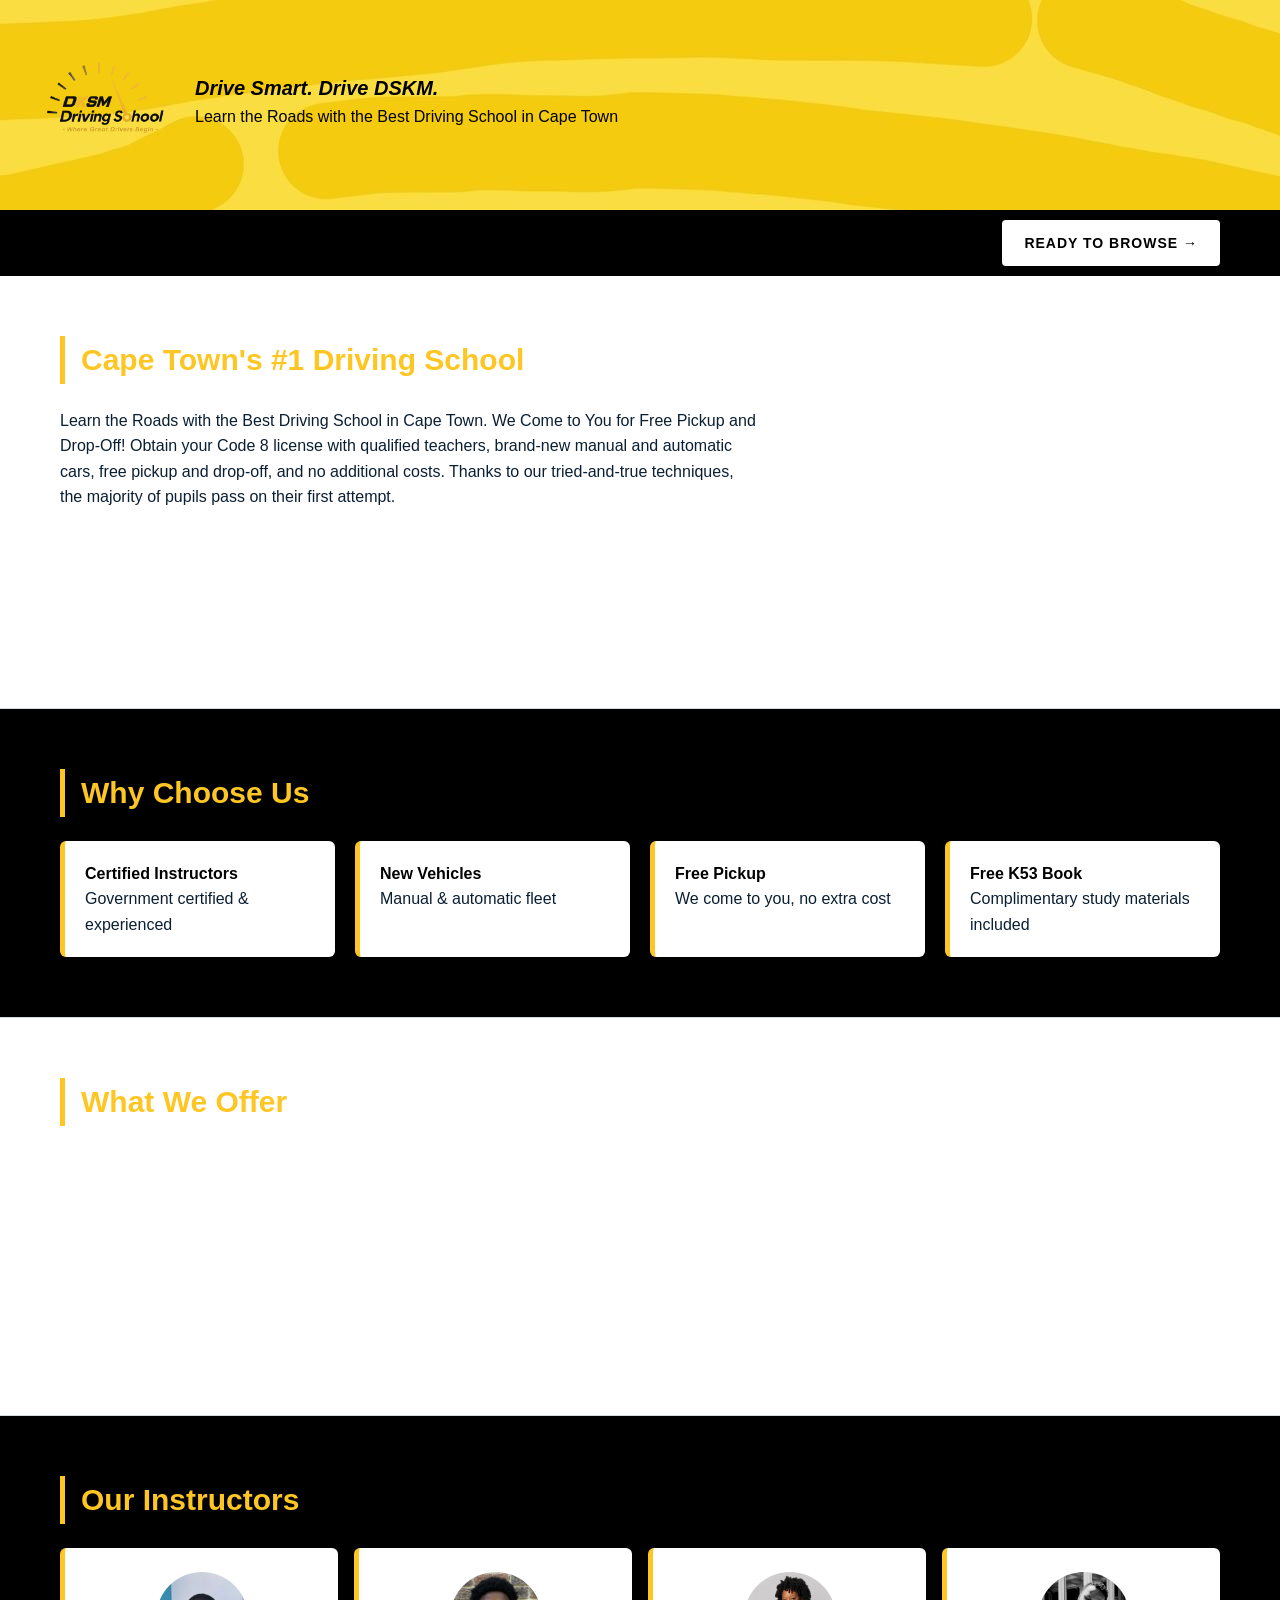
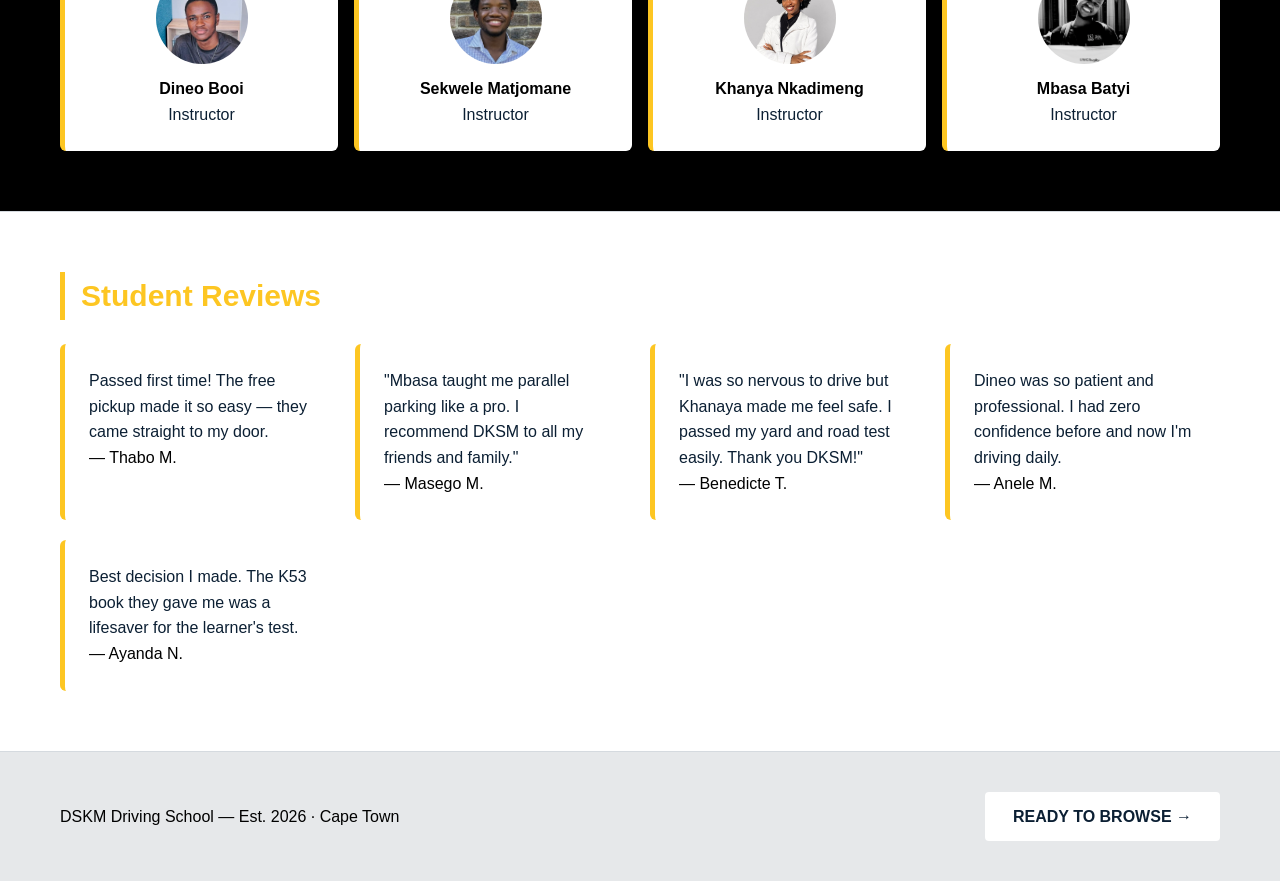
==== customers/index.html @ 2c61fcf3 "fixed the code structure for administration" ====
<!DOCTYPE html>
<html lang="en">
  <head>
      <meta charset="UTF-8">
      <meta name="viewport" content="width=device-width, initial-scale=1.0">
      <title>DSKM Driving School</title>
      <link rel="stylesheet" href="../incl/style/customers/index.css">
      <link rel="icon" type="image/x-icon" href="../incl/images/logo2.png">
  </head>
  <body>

    <header class="header">
        <img src="../incl/images/logo.png" alt="DSKM Logo">
        <div class="header-text">
            <p>Drive Smart. Drive DSKM.</p>
            <p>Learn the Roads with the Best Driving School in Cape Town</p>
            <p id="datetime"></p>
        </div>
    </header>
    <script src="../incl/Js/time.js"></script>
<!-- nav -->
    <nav>
        <a href="/DSKMDrivingSchool/administration/login.php">Ready to Browse → </a>
    </nav>

<!-- about us -->
    <section>
          <h2>Cape Town's #1 Driving School</h2>

          <p>
              Learn the Roads with the Best Driving School in Cape Town. We Come to You for Free 
              Pickup and Drop-Off! Obtain your Code 8 license with qualified teachers, brand-new 
              manual and automatic cars, free pickup and drop-off, and no additional costs.
              Thanks to our tried-and-true techniques, the majority of pupils pass on their first attempt.
          </p>
          <ul>
              <li><strong>1250+</strong> Happy Students</li>
              <li><strong>95%</strong> Pass Rate</li>
              <li><strong>5.0</strong> Google Rating</li>
          </ul>
    </section>

<!-- Selling ourselves -->
    <section>
          <h2>Why Choose Us</h2>

          <ul class="why-list">
            <li>
              <strong>Certified Instructors</strong>
              <p>Government certified & experienced</p>
            </li>

            <li class="fleet-item">
                <strong>New Vehicles</strong>
                <p>Manual & automatic fleet</p>
            </li>

            <li>
              <strong>Free Pickup</strong>
              <p>We come to you, no extra cost</p>
            </li>

            <li>
              <strong>Free K53 Book</strong>
              <p>Complimentary study materials included</p>
            </li>

          </ul>
    </section>

<!-- what we offer -->
    <section>
          <h2>What We Offer</h2>

          <ol>
              <li>
                <h3>Learner's Prep</h3>
                <p>Everything you need to ace the K53 learner's licence test.</p>
              </li>

              <li>
                <h3>Yard Test</h3>
                <p>Master parking, turns, and manoeuvres in a controlled space.</p>
              </li>

              <li>
                <h3>Road Test</h3>
                <p>Real-road readiness with qualified examiners — pass first time.</p>
              </li>
          </ol>
    </section>
<!-- instructors -->
    <section>
      <h2>Our Instructors</h2>

      <ul class="instructor-list">

        <li>
          <div class="instructor-initial">
            <img src="../incl/images/dineo.jpg" alt="Khanya Nkadimeng">
          </div>
          <strong>Dineo Booi</strong>
          <p>Instructor</p>
        </li>
        

        <li>
          <div class="instructor-initial">
            <img src="../incl/images/itu.png" alt="Khanya Nkadimeng">
          </div>
          <strong>Sekwele Matjomane</strong>
          <p>Instructor</p>
        </li>

        <li>
          <div class="instructor-initial">
            <img src="../incl/images/khanya.jpg" alt="Khanya Nkadimeng">
          </div>
          <strong>Khanya Nkadimeng</strong>
          <p>Instructor</p>
        </li>

        <li>
          <div class="instructor-initial">
            <img src="../incl/images/mbasa.png" alt="Mbasa Batyi">
          </div>

          <strong>Mbasa Batyi</strong>
          <p>Instructor</p>
        </li>

      </ul>
    </section>
<!-- student reviews -->
    <section>
          <h2>Student Reviews</h2>

          <div class="reviews-grid">
            <blockquote>
              <p>
                Passed first time!
                The free pickup made it so easy —
                they came straight to my door.
              </p>
              <footer>— Thabo M.</footer>
            </blockquote>

            <blockquote>
              <p>
                "Mbasa taught me parallel parking like a pro. I recommend DKSM to all my friends and family."
              </p>
              <footer>— Masego M.</footer>
            </blockquote>

            <blockquote>
              <p>
                "I was so nervous to drive but Khanaya made 
                me feel safe. I passed my yard and road test 
                easily. Thank you DKSM!"
              </p>
              <footer>— Benedicte T.</footer>
            </blockquote>

            <blockquote>
              <p>
                Dineo was so patient and professional.
                I had zero confidence before and now I'm driving daily.
              </p>
              <footer>— Anele M.</footer>
            </blockquote>

            <blockquote>
              <p>
                Best decision I made.
                The K53 book they gave me was a lifesaver for the learner's test.
              </p>
              <footer>— Ayanda N.</footer>
            </blockquote>
          </div>
    </section>

<!-- footer -->
      <div class="footer-container">
        <footer class="custom-footer">

          <p>DSKM Driving School — Est. 2026 · Cape Town</p>

          <a href="customerLogin.php">
            READY TO BROWSE →
          </a>

        </footer>
      </div>
  </body>
</html>
---- incl/style/customers/index.css ----
* {
  margin: 0;
  padding: 0;
  box-sizing: border-box;
}

body {
  font-family: Arial, Helvetica, sans-serif;
  background-color: #E6E8EA;
  color: BLACK;
  line-height: 1.6;
}

/* HEADER */
.header {
    display: flex;
    align-items: center;
    gap: 20px;
    background: url(../../images/bg4.JPG);
    padding: 35px;
}

.header img {
    width: 140px; 
    height: auto;
}

.header-text {
    display: flex;
    flex-direction: column;
}

header p:first-of-type {
  font-size: 20px;
  font-style: italic;
  font-weight: bold;
}

#datetime {
  margin-top: 8px;
  font-size: 14px;
  opacity: 0.9;
}

/* NAVIGATION */
nav {
  background-color: #000000;
  padding: 20px 60px;
  text-align: right;
}

nav a {
  background-color: #ffffff;
  color: black;
  text-decoration: none;
  font-weight: bold;
  font-size: 14px;
  letter-spacing: 1px;
  text-transform: uppercase;
  padding: 15px 22px;
  border-radius: 4px;
}

nav a:hover {
  background-color: rgb(253, 231, 34);
  color: #0B1F33;
}

/* SECTIONS */
section {
  padding: 60px;
  border-bottom: 1px solid #D5DADF;
}

section:nth-child(odd) {
  background-color: black;
}

section:nth-child(even) {
  background-color: white;
}

section h2 {
  font-size: 30px;
  color: rgb(253, 198, 34);

  border-left: 5px solid rgb(253, 198, 34);
  padding-left: 16px;
  margin-bottom: 24px;
}

section p {
  font-size: 16px;
  color: #0B1F33;
  max-width: 700px;
}

/* STATS */
section > ul:not(.why-list):not(.instructor-list) {
  list-style: none;
  display: flex;
  gap: 24px;
  flex-wrap: wrap;
  margin-top: 24px;
}

section > ul:not(.why-list):not(.instructor-list) li {
  background: url("../../images/bg4.jpg");
  background-size: cover;
  background-position: center;
  background-repeat: no-repeat;
  color: #ffffff;
  padding: 20px 30px;
  min-width: 150px;
  text-align: center;
  border-radius: 6px;
}

section > ul:not(.why-list):not(.instructor-list) strong {
  display: block;
  font-size: 30px;
  color: #ffffff;
}

/* WHY CHOOSE US */
.why-list {
  list-style: none;
  display: grid;
  grid-template-columns: repeat(auto-fit, minmax(200px, 1fr));
  gap: 20px;
  margin-top: 24px;
}

.why-list li {
  background-color: #ffffff;
  border-left: 5px solid rgb(253, 198, 34);
  padding: 20px;
  border-radius: 6px;
}

/* SERVICES */
section ol {
  list-style: none;
  display: grid;
  grid-template-columns: repeat(auto-fit, minmax(220px, 1fr));
  gap: 20px;
  margin-top: 24px;
}

section ol li {
  background:url("../../images/bg4.jpg");
  background-size: cover;
  background-position: center;
  background-repeat: no-repeat;
  color: #ffffff;
  padding: 28px 24px;
  border-radius: 6px;
  counter-increment: service-counter;
}

section ol li p {
  color: #ffffff;
}

section ol li::before {
  content: "0" counter(service-counter);
  display: block;
  font-size: 36px;
  color: #ffffff;
  margin-bottom: 10px;
}

/* INSTRUCTORS */

.instructor-list {
  list-style: none;
  display: grid;
  grid-template-columns: repeat(auto-fit, minmax(150px, 1fr));
  gap: 16px;
  margin-top: 24px;
}

.instructor-list li {
  background-color: #ffffff;
  padding: 24px 16px;
  text-align: center;
  border-radius: 6px;
}

.instructor-list li{
  border-left: 5px solid rgb(253, 198, 34);
}

.instructor-initial {
  width: 92px;
  height: 92px;
  border-radius: 50%;
  overflow: hidden;  
  margin: 0 auto 12px;
}

.instructor-initial img {
  width: 100%;
  height: 100%;
  object-fit: cover; 
  display: block;
}

/* REVIEWS */
.reviews-grid {
  display: grid;
  grid-template-columns: repeat(auto-fit, minmax(220px, 1fr));
  gap: 20px;
  margin-top: 24px;
}

.reviews-grid blockquote {
  background-color: #ffffff;
  border-left: 5px solid rgb(253, 198, 34);
  padding: 24px;
  border-radius: 6px;
}

/* FOOTER CONTAINER ONLY */
.footer-container .custom-footer {
  background: url("../../images/bg4.jpg");
  background-size: cover;
  background-position: center;
  background-repeat: no-repeat;
  color: #ffffff;
  padding: 40px 60px;
  display: flex;
  align-items: center;
  flex-wrap: wrap;
  gap: 20px;
}

.footer-container .custom-footer a {
  margin-left: auto;
  background-color: #ffffff;
  color: #0B1F33;
  text-decoration: none;
  font-weight: bold;
  padding: 12px 28px;
  border-radius: 4px;
}

.footer-container .custom-footer a:hover {
  background-color: rgb(253, 231, 34);
  color: #ffffff;
}

.footer-container .custom-footer p {
  color: black;
}

footer a {
  margin-left: auto;
  background-color: #ffffff;
  color: black;
  text-decoration: none;
  font-weight: bold;
  padding: 12px 28px;
  border-radius: 4px;
}

footer p {
  color: black;
}

footer a:hover {
  background-color: rgb(253, 231, 34);
  color: #ffffff;
}
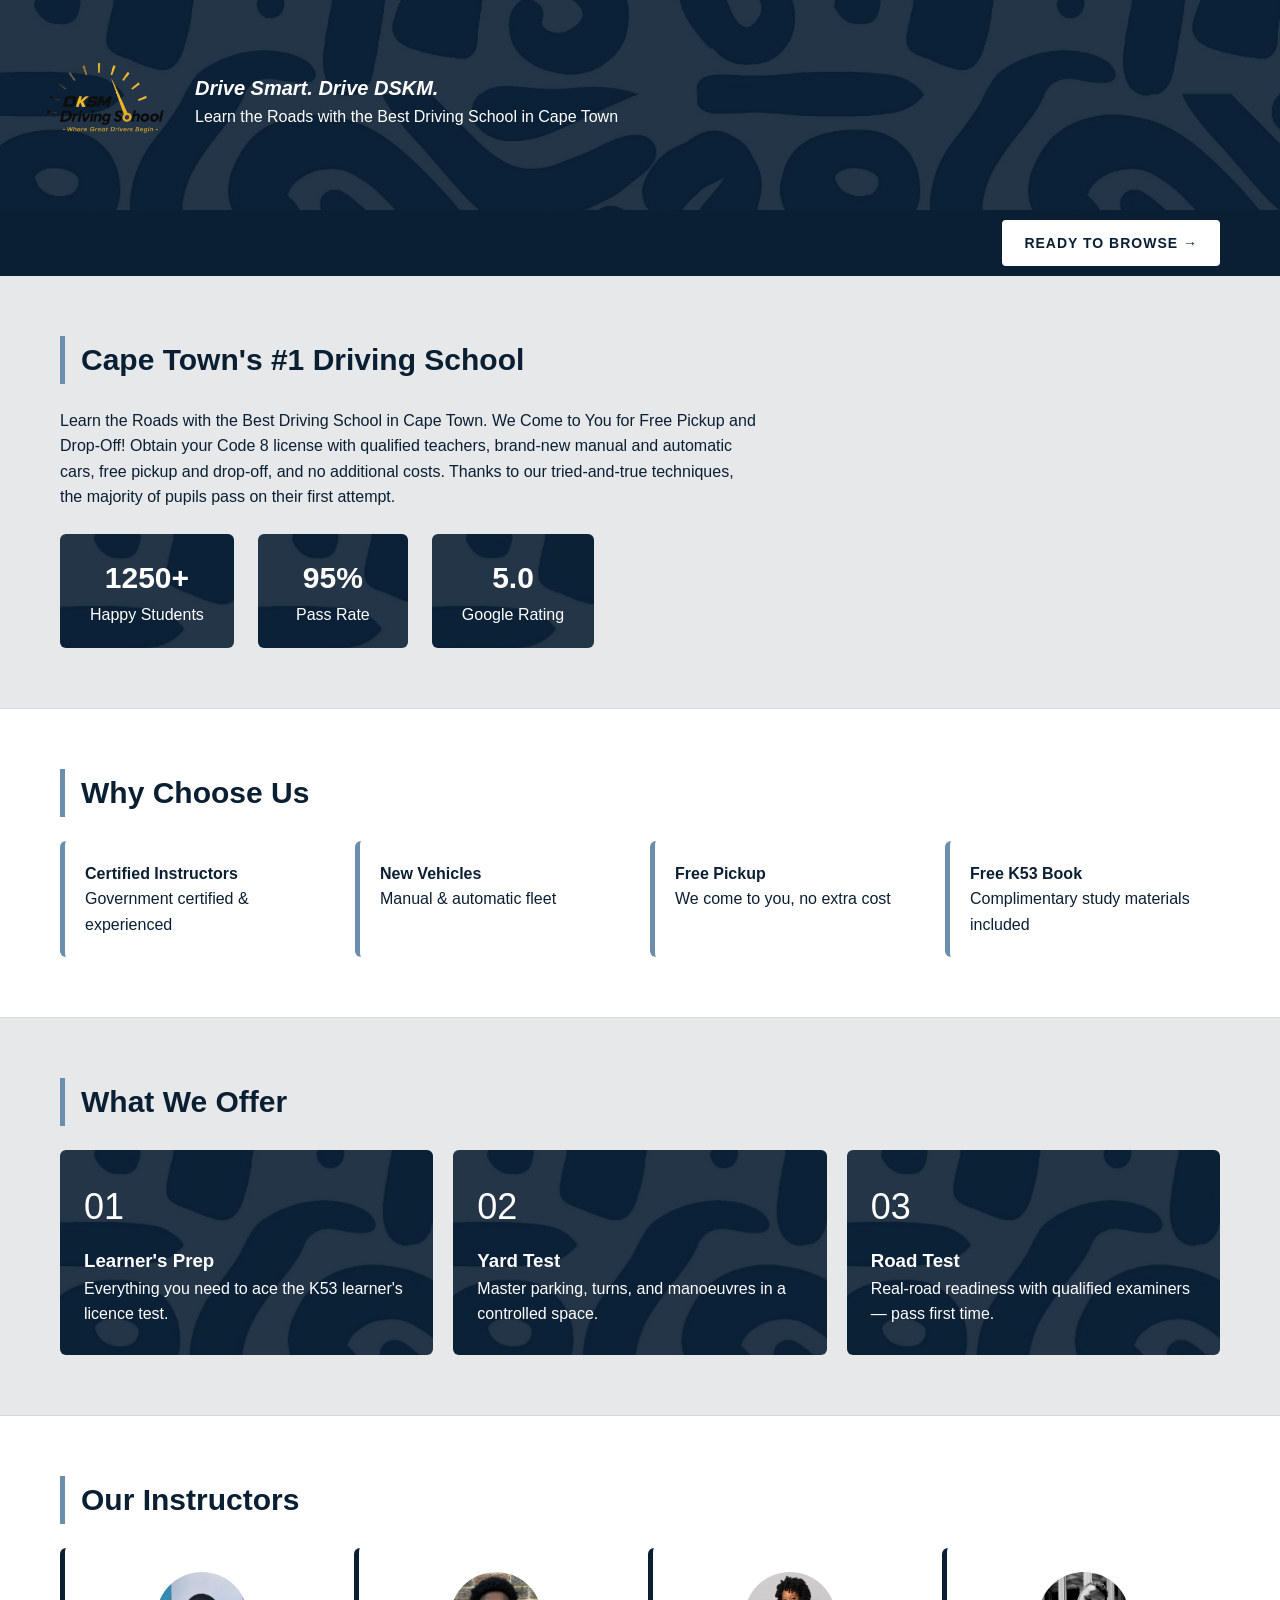
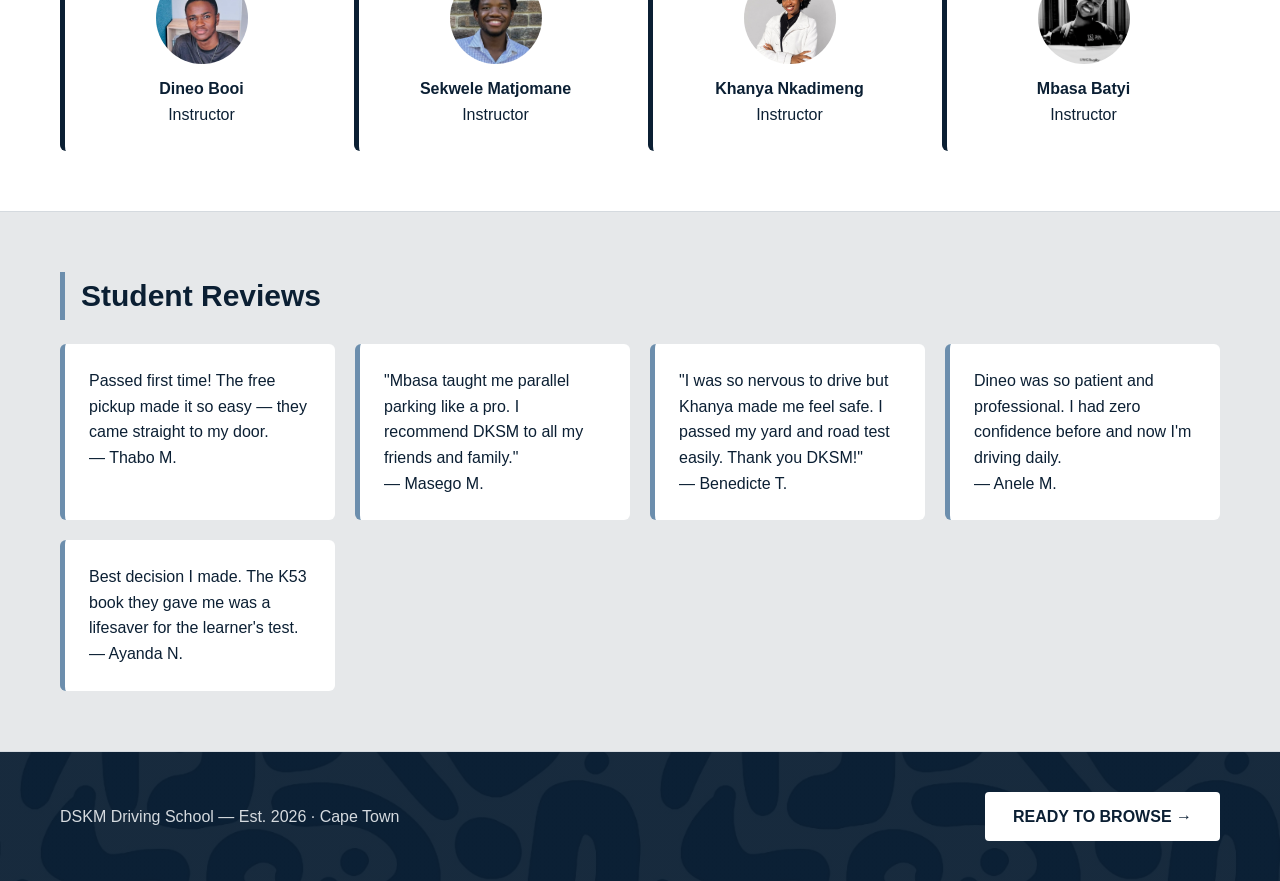
==== commit 2decc1b9: "done with the css for the whole website" ====
--- a/customers/index.html
+++ b/customers/index.html
@@ -71,7 +71,6 @@
 <!-- what we offer -->
     <section>
           <h2>What We Offer</h2>
-
           <ol>
               <li>
                 <h3>Learner's Prep</h3>
@@ -94,7 +93,6 @@
       <h2>Our Instructors</h2>
 
       <ul class="instructor-list">
-
         <li>
           <div class="instructor-initial">
             <img src="../incl/images/dineo.jpg" alt="Khanya Nkadimeng">
@@ -154,7 +152,7 @@
 
             <blockquote>
               <p>
-                "I was so nervous to drive but Khanaya made 
+                "I was so nervous to drive but Khanya made 
                 me feel safe. I passed my yard and road test 
                 easily. Thank you DKSM!"
               </p>
--- a/incl/style/customers/index.css
+++ b/incl/style/customers/index.css
@@ -1,39 +1,44 @@
+/* RESET */
 * {
   margin: 0;
   padding: 0;
   box-sizing: border-box;
 }
 
+/* BODY */
 body {
   font-family: Arial, Helvetica, sans-serif;
   background-color: #E6E8EA;
-  color: BLACK;
+  color: #0B1F33;
   line-height: 1.6;
 }
 
 /* HEADER */
 .header {
-    display: flex;
-    align-items: center;
-    gap: 20px;
-    background: url(../../images/bg4.JPG);
-    padding: 35px;
+  display: flex;
+  align-items: center;
+  gap: 20px;
+  background:linear-gradient(rgba(11, 31, 51, 0.9), rgba(11, 31, 51, 0.9)),
+             url("../../images/mainBg.JPG");
+  padding: 35px;
 }
 
 .header img {
-    width: 140px; 
-    height: auto;
+  width: 140px;
+  height: auto;
 }
 
 .header-text {
-    display: flex;
-    flex-direction: column;
+  display: flex;
+  flex-direction: column;
+  color : white;
 }
 
 header p:first-of-type {
   font-size: 20px;
   font-style: italic;
   font-weight: bold;
+  color: white;
 }
 
 #datetime {
@@ -44,14 +49,14 @@
 
 /* NAVIGATION */
 nav {
-  background-color: #000000;
+  background-color: #0B1F33;
   padding: 20px 60px;
   text-align: right;
 }
 
 nav a {
   background-color: #ffffff;
-  color: black;
+  color: #0B1F33;
   text-decoration: none;
   font-weight: bold;
   font-size: 14px;
@@ -62,8 +67,8 @@
 }
 
 nav a:hover {
-  background-color: rgb(253, 231, 34);
-  color: #0B1F33;
+  background-color: #6C8EAD;
+  color: #ffffff;
 }
 
 /* SECTIONS */
@@ -73,18 +78,17 @@
 }
 
 section:nth-child(odd) {
-  background-color: black;
+  background-color: #ffffff;
 }
 
 section:nth-child(even) {
-  background-color: white;
+  background-color: #E6E8EA;
 }
 
 section h2 {
   font-size: 30px;
-  color: rgb(253, 198, 34);
-
-  border-left: 5px solid rgb(253, 198, 34);
+  color: #0B1F33;
+  border-left: 5px solid #6C8EAD;
   padding-left: 16px;
   margin-bottom: 24px;
 }
@@ -105,11 +109,9 @@
 }
 
 section > ul:not(.why-list):not(.instructor-list) li {
-  background: url("../../images/bg4.jpg");
-  background-size: cover;
-  background-position: center;
-  background-repeat: no-repeat;
-  color: #ffffff;
+  background:linear-gradient(rgba(11, 31, 51, 0.9), rgba(11, 31, 51, 0.9)),
+             url("../../images/mainBg.JPG");
+  color: #fff;
   padding: 20px 30px;
   min-width: 150px;
   text-align: center;
@@ -119,7 +121,7 @@
 section > ul:not(.why-list):not(.instructor-list) strong {
   display: block;
   font-size: 30px;
-  color: #ffffff;
+  color: #fff;
 }
 
 /* WHY CHOOSE US */
@@ -132,8 +134,8 @@
 }
 
 .why-list li {
-  background-color: #ffffff;
-  border-left: 5px solid rgb(253, 198, 34);
+  background-color: #fff;
+  border-left: 5px solid #6C8EAD;
   padding: 20px;
   border-radius: 6px;
 }
@@ -148,30 +150,30 @@
 }
 
 section ol li {
-  background:url("../../images/bg4.jpg");
-  background-size: cover;
-  background-position: center;
-  background-repeat: no-repeat;
-  color: #ffffff;
+  background:linear-gradient(rgba(11, 31, 51, 0.9), rgba(11, 31, 51, 0.9)),
+             url("../../images/mainBg.JPG");
+  color: #fff;
   padding: 28px 24px;
   border-radius: 6px;
   counter-increment: service-counter;
-}
-
-section ol li p {
-  color: #ffffff;
 }
 
 section ol li::before {
   content: "0" counter(service-counter);
   display: block;
   font-size: 36px;
-  color: #ffffff;
+  color: #fff;
   margin-bottom: 10px;
 }
 
+section ol li {
+    color: #ffffff;
+}
+
+section ol li p {
+    color: #ffffff;
+}
 /* INSTRUCTORS */
-
 .instructor-list {
   list-style: none;
   display: grid;
@@ -181,29 +183,25 @@
 }
 
 .instructor-list li {
-  background-color: #ffffff;
+  background-color: #fff;
   padding: 24px 16px;
   text-align: center;
   border-radius: 6px;
-}
-
-.instructor-list li{
-  border-left: 5px solid rgb(253, 198, 34);
+  border-left: 5px solid #0B1F33;
 }
 
 .instructor-initial {
   width: 92px;
   height: 92px;
   border-radius: 50%;
-  overflow: hidden;  
+  overflow: hidden;
   margin: 0 auto 12px;
 }
 
 .instructor-initial img {
   width: 100%;
   height: 100%;
-  object-fit: cover; 
-  display: block;
+  object-fit: cover;
 }
 
 /* REVIEWS */
@@ -215,19 +213,21 @@
 }
 
 .reviews-grid blockquote {
-  background-color: #ffffff;
-  border-left: 5px solid rgb(253, 198, 34);
+  background-color: #fff;
+  border-left: 5px solid #6C8EAD;
   padding: 24px;
   border-radius: 6px;
 }
 
-/* FOOTER CONTAINER ONLY */
+/* FOOTER */
 .footer-container .custom-footer {
-  background: url("../../images/bg4.jpg");
+  background:
+    linear-gradient(rgba(11, 31, 51, 0.95), rgba(11, 31, 51, 0.95)),
+    url("../../images/mainBg.JPG");
+
   background-size: cover;
   background-position: center;
-  background-repeat: no-repeat;
-  color: #ffffff;
+  color: #fff;
   padding: 40px 60px;
   display: flex;
   align-items: center;
@@ -237,7 +237,7 @@
 
 .footer-container .custom-footer a {
   margin-left: auto;
-  background-color: #ffffff;
+  background-color: #fff;
   color: #0B1F33;
   text-decoration: none;
   font-weight: bold;
@@ -246,30 +246,29 @@
 }
 
 .footer-container .custom-footer a:hover {
-  background-color: rgb(253, 231, 34);
-  color: #ffffff;
+  background-color: #6C8EAD;
+  color: #fff;
 }
 
 .footer-container .custom-footer p {
-  color: black;
+  color: #D5DADF;
 }
 
 footer a {
   margin-left: auto;
-  background-color: #ffffff;
-  color: black;
+  background-color: #fff;
+  color: #0B1F33;
   text-decoration: none;
   font-weight: bold;
   padding: 12px 28px;
   border-radius: 4px;
 }
 
+footer a:hover {
+  background-color: #6C8EAD;
+  color: #fff;
+}
+
 footer p {
-  color: black;
-}
-
-footer a:hover {
-  background-color: rgb(253, 231, 34);
-  color: #ffffff;
-}
-
+  color: #D5DADF;
+}
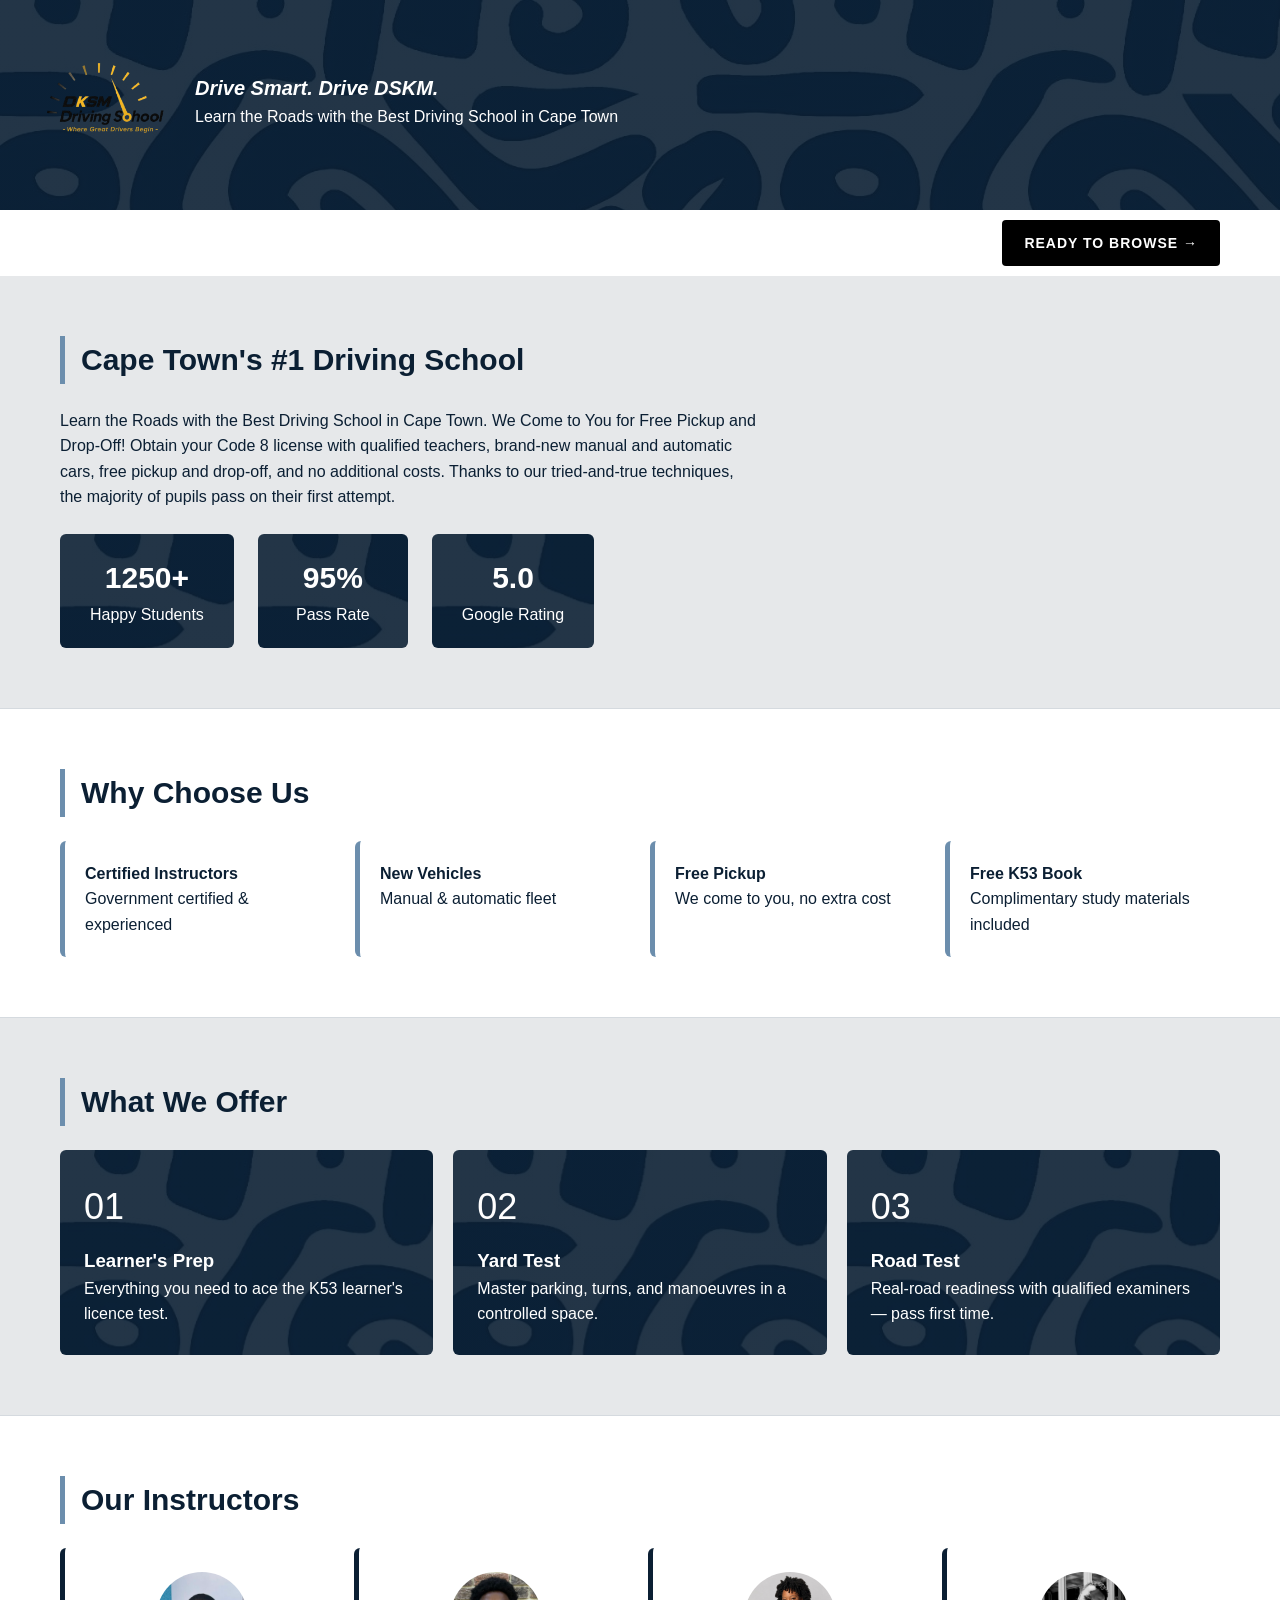
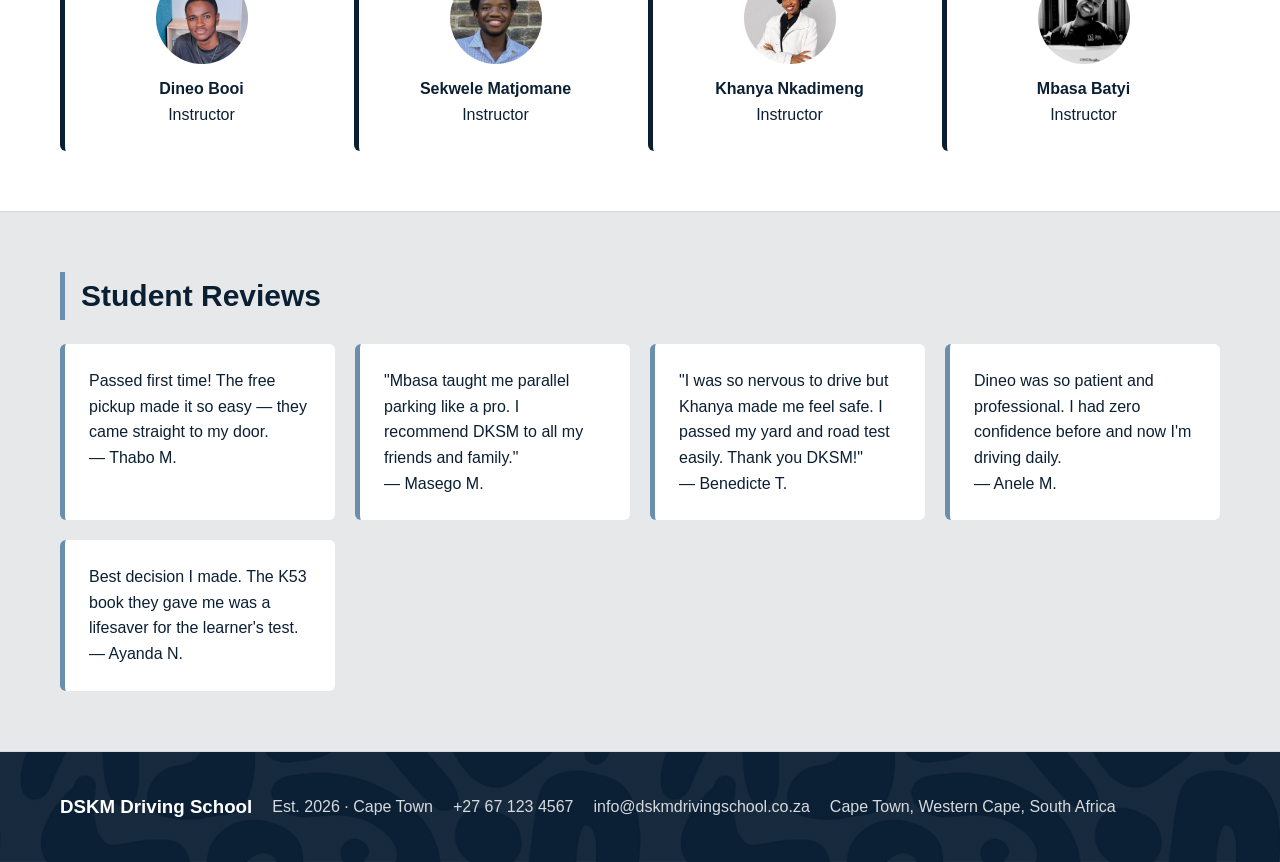
==== commit cbec462c: "fixed the footer" ====
--- a/customers/index.html
+++ b/customers/index.html
@@ -179,15 +179,13 @@
 
 <!-- footer -->
       <div class="footer-container">
-        <footer class="custom-footer">
-
-          <p>DSKM Driving School — Est. 2026 · Cape Town</p>
-
-          <a href="customerLogin.php">
-            READY TO BROWSE →
-          </a>
-
-        </footer>
+          <footer class="custom-footer">
+              <h3>DSKM Driving School</h3>
+              <p>Est. 2026 · Cape Town</p>
+              <p> +27 67 123 4567</p>
+              <p> info@dskmdrivingschool.co.za</p>
+              <p> Cape Town, Western Cape, South Africa</p>
+          </footer>
       </div>
   </body>
 </html>
--- a/incl/style/customers/index.css
+++ b/incl/style/customers/index.css
@@ -49,14 +49,14 @@
 
 /* NAVIGATION */
 nav {
-  background-color: #0B1F33;
+  background-color: white;
   padding: 20px 60px;
   text-align: right;
 }
 
 nav a {
-  background-color: #ffffff;
-  color: #0B1F33;
+  background-color: black;
+  color: white;
   text-decoration: none;
   font-weight: bold;
   font-size: 14px;
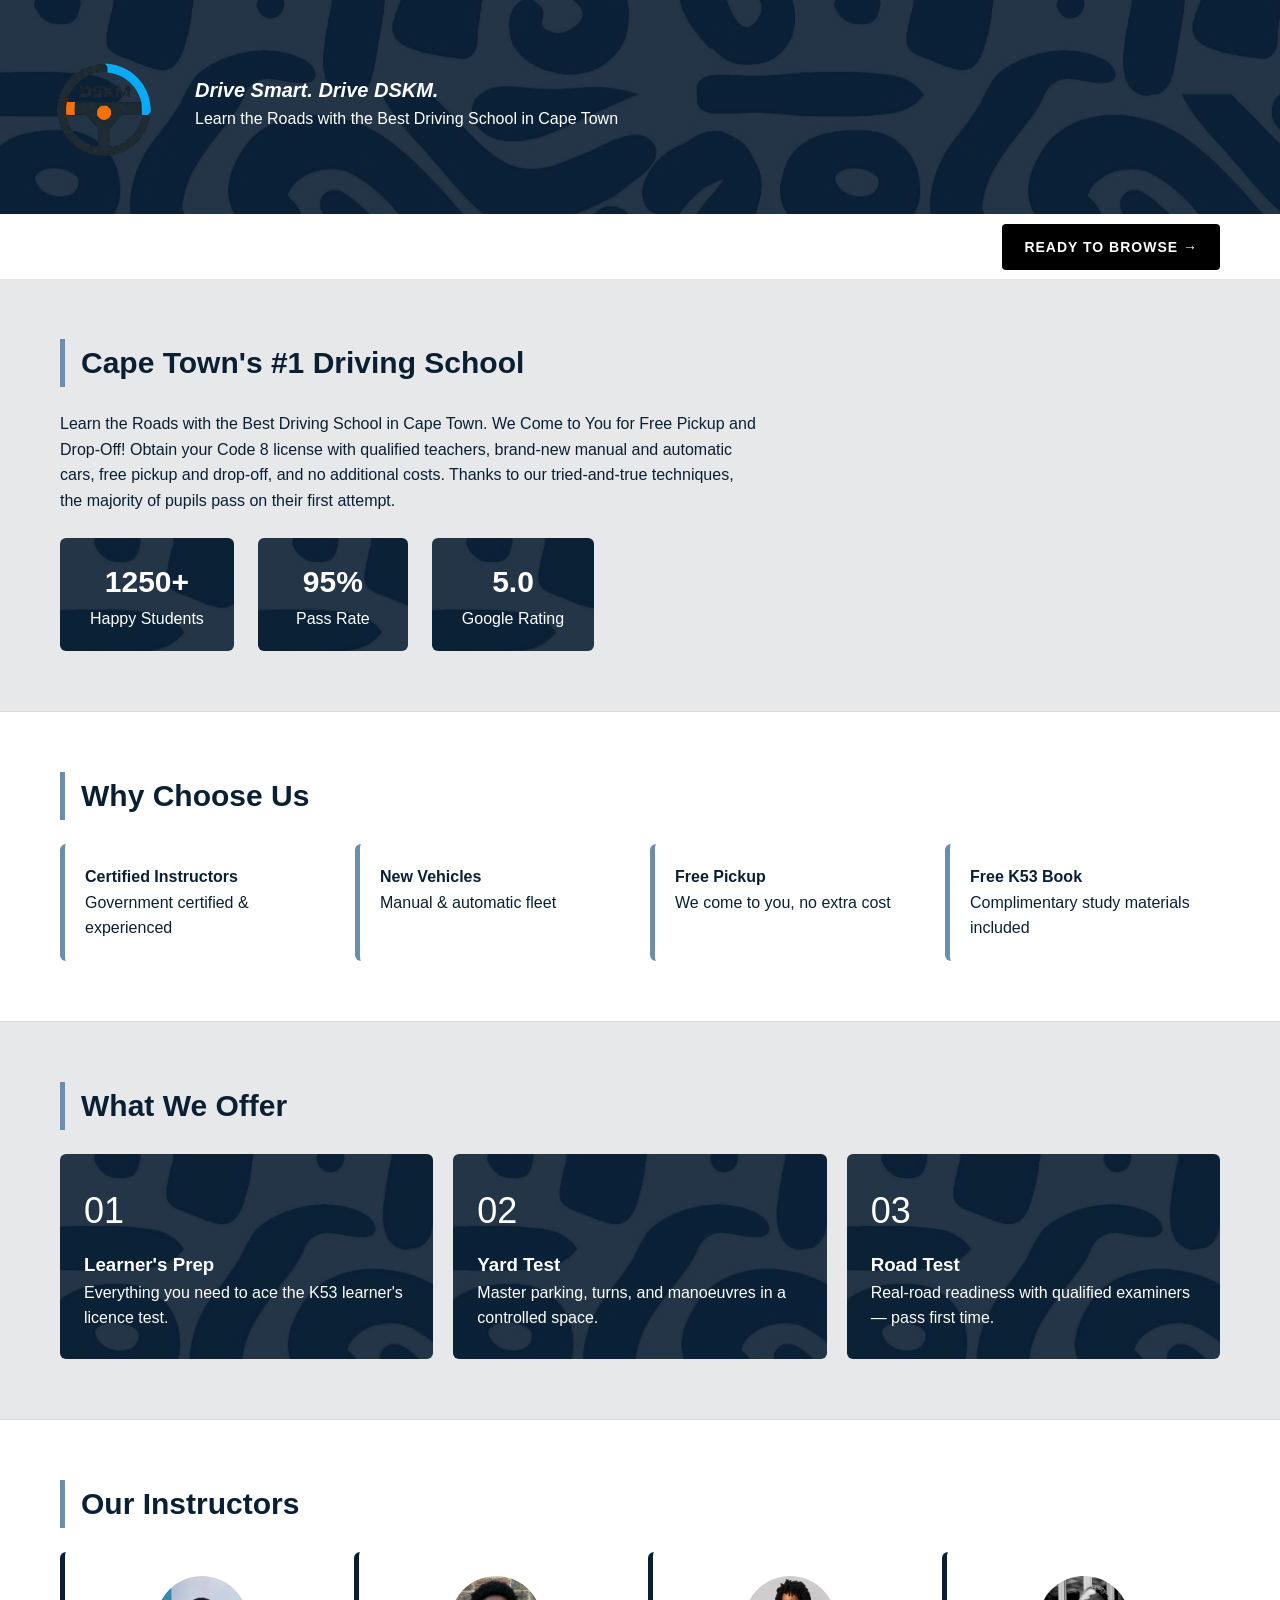
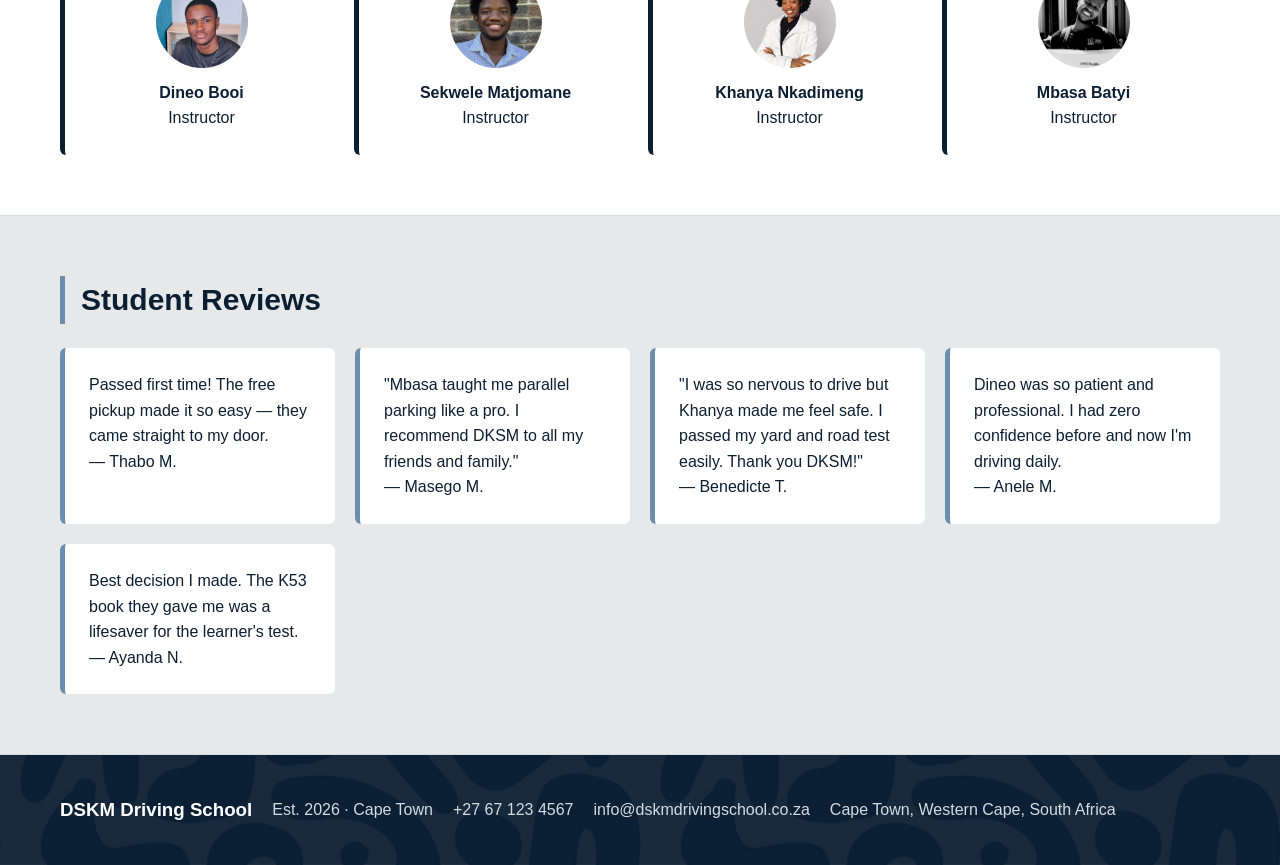
==== commit 68a2a7e1: "changes made" ====
--- a/customers/index.html
+++ b/customers/index.html
@@ -10,7 +10,7 @@
   <body>
 
     <header class="header">
-        <img src="../incl/images/logo.png" alt="DSKM Logo">
+        <img src="../incl/images/logo3.png" alt="DSKM Logo">
         <div class="header-text">
             <p>Drive Smart. Drive DSKM.</p>
             <p>Learn the Roads with the Best Driving School in Cape Town</p>
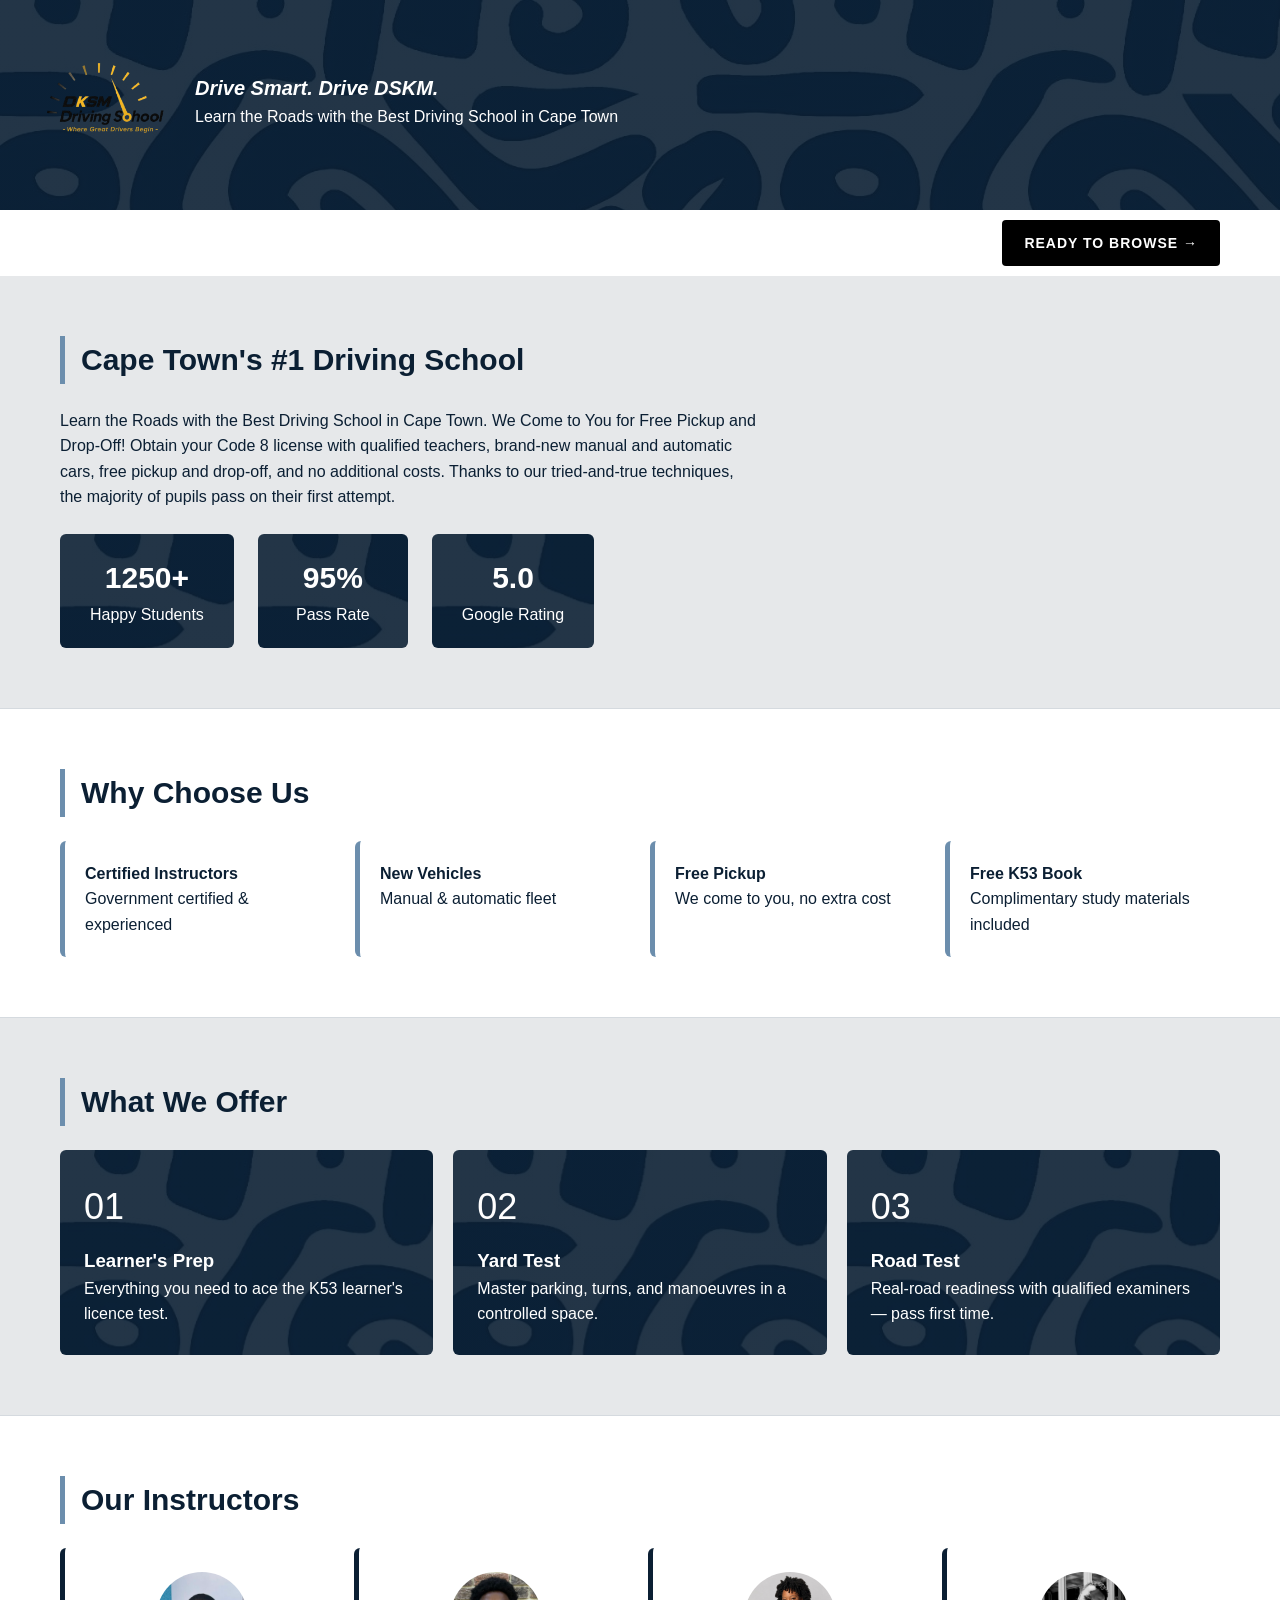
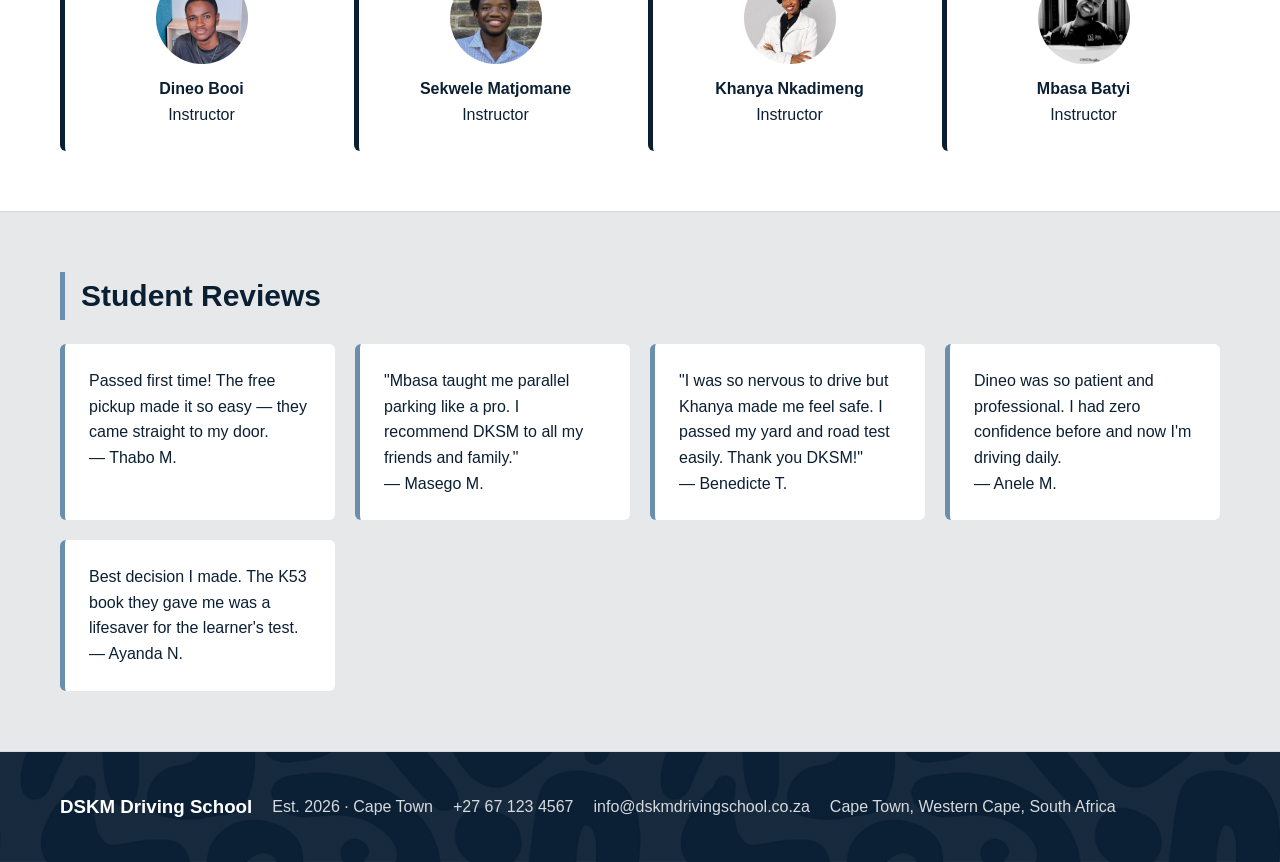
==== commit 36915cc8: "changes made" ====
--- a/customers/index.html
+++ b/customers/index.html
@@ -10,7 +10,7 @@
   <body>
 
     <header class="header">
-        <img src="../incl/images/logo3.png" alt="DSKM Logo">
+        <img src="../incl/images/logo.png" alt="DSKM Logo">
         <div class="header-text">
             <p>Drive Smart. Drive DSKM.</p>
             <p>Learn the Roads with the Best Driving School in Cape Town</p>
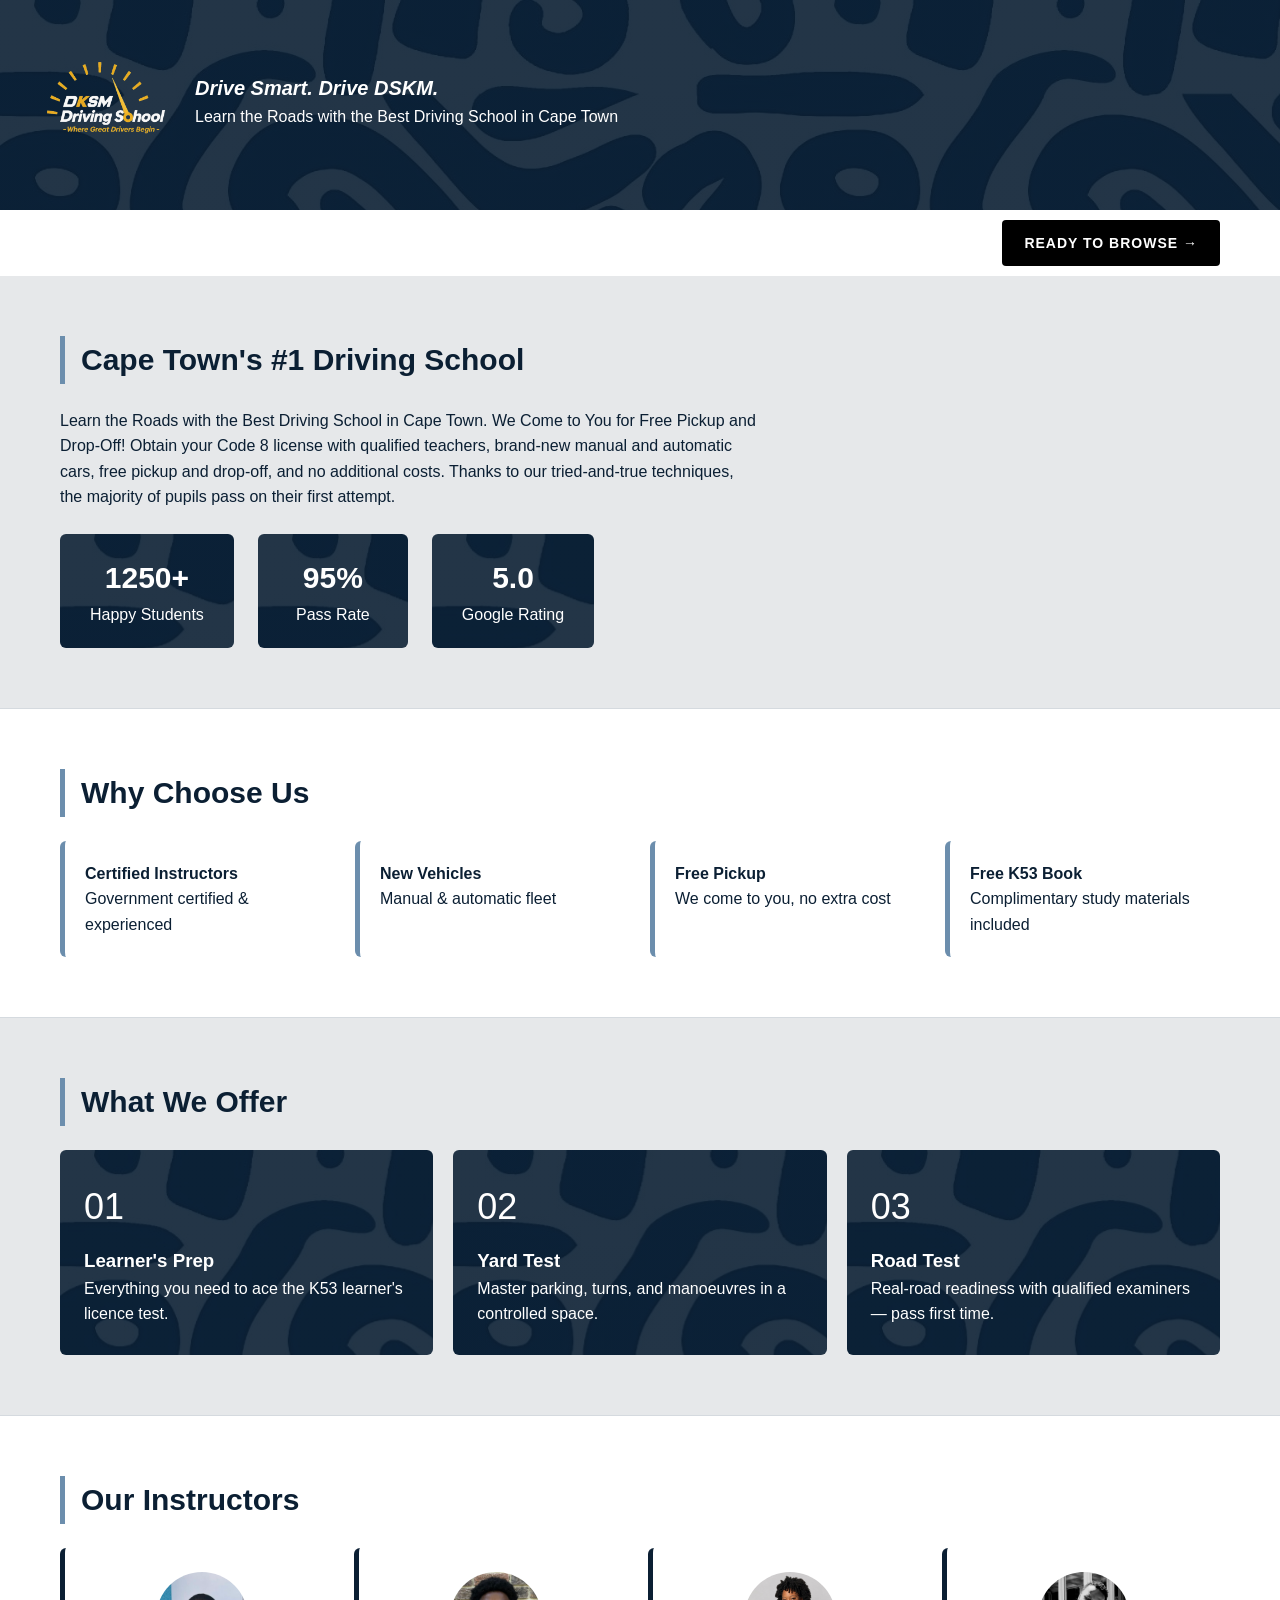
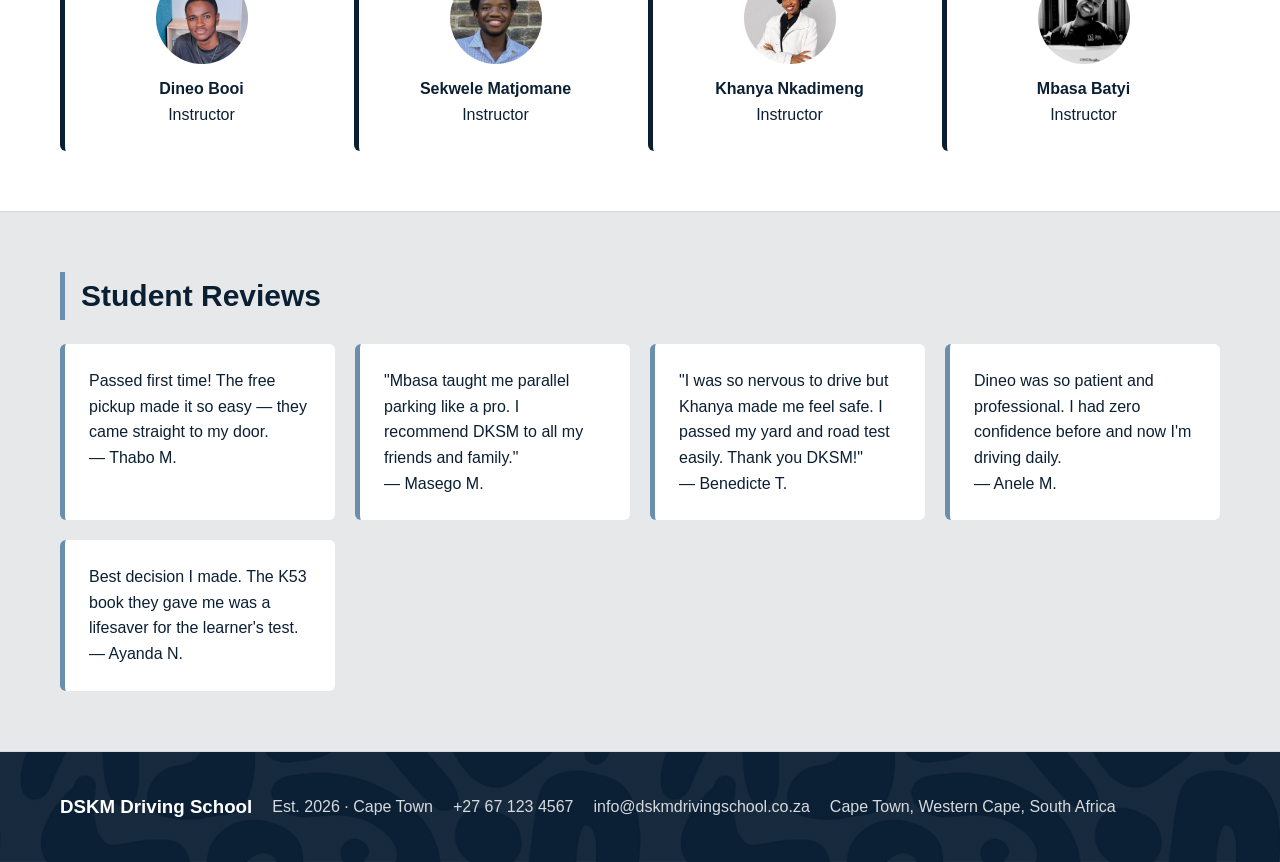
==== commit 98707284: "fixed the css also added back buttons to the pages that need to have back buttons such as - updateSt" ====
--- a/customers/index.html
+++ b/customers/index.html
@@ -88,6 +88,7 @@
               </li>
           </ol>
     </section>
+    
 <!-- instructors -->
     <section>
       <h2>Our Instructors</h2>
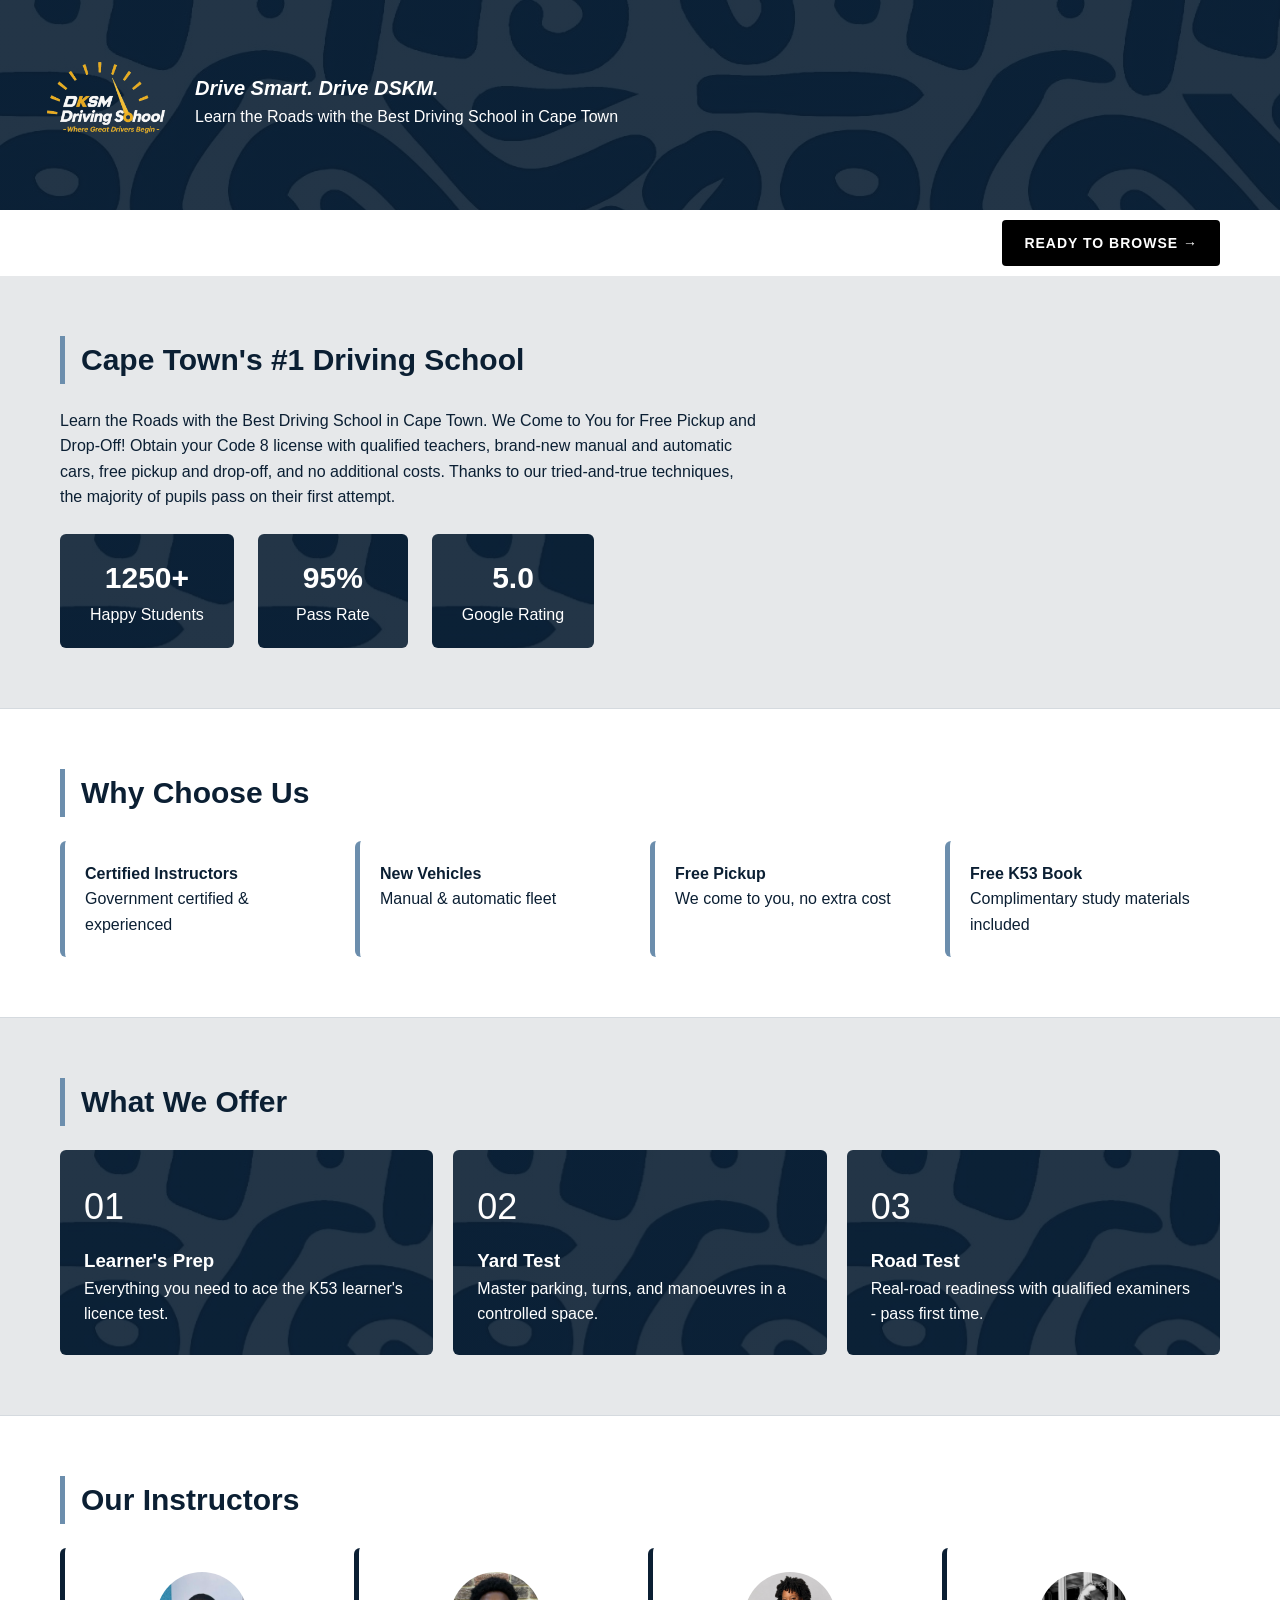
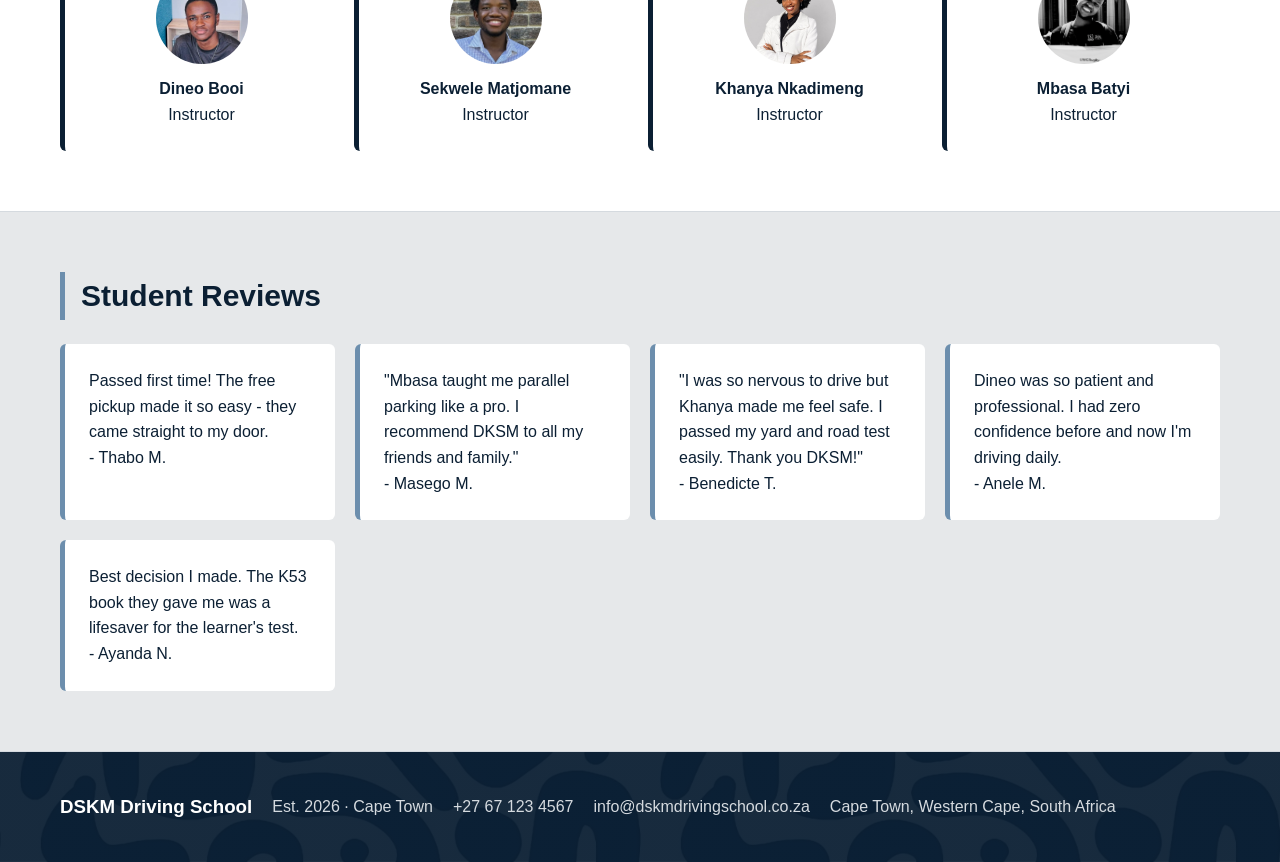
==== commit 1c5b8d13: "fixed index and some css" ====
--- a/customers/index.html
+++ b/customers/index.html
@@ -84,7 +84,7 @@
 
               <li>
                 <h3>Road Test</h3>
-                <p>Real-road readiness with qualified examiners — pass first time.</p>
+                <p>Real-road readiness with qualified examiners - pass first time.</p>
               </li>
           </ol>
     </section>
@@ -138,17 +138,17 @@
             <blockquote>
               <p>
                 Passed first time!
-                The free pickup made it so easy —
+                The free pickup made it so easy -
                 they came straight to my door.
               </p>
-              <footer>— Thabo M.</footer>
+              <footer>- Thabo M.</footer>
             </blockquote>
 
             <blockquote>
               <p>
                 "Mbasa taught me parallel parking like a pro. I recommend DKSM to all my friends and family."
               </p>
-              <footer>— Masego M.</footer>
+              <footer>- Masego M.</footer>
             </blockquote>
 
             <blockquote>
@@ -157,7 +157,7 @@
                 me feel safe. I passed my yard and road test 
                 easily. Thank you DKSM!"
               </p>
-              <footer>— Benedicte T.</footer>
+              <footer>- Benedicte T.</footer>
             </blockquote>
 
             <blockquote>
@@ -165,7 +165,7 @@
                 Dineo was so patient and professional.
                 I had zero confidence before and now I'm driving daily.
               </p>
-              <footer>— Anele M.</footer>
+              <footer>- Anele M.</footer>
             </blockquote>
 
             <blockquote>
@@ -173,7 +173,7 @@
                 Best decision I made.
                 The K53 book they gave me was a lifesaver for the learner's test.
               </p>
-              <footer>— Ayanda N.</footer>
+              <footer>- Ayanda N.</footer>
             </blockquote>
           </div>
     </section>
--- a/incl/style/customers/index.css
+++ b/incl/style/customers/index.css
@@ -1,11 +1,11 @@
-/* RESET */
+/* rest */
 * {
   margin: 0;
   padding: 0;
   box-sizing: border-box;
 }
 
-/* BODY */
+/* body */
 body {
   font-family: Arial, Helvetica, sans-serif;
   background-color: #E6E8EA;
@@ -13,7 +13,7 @@
   line-height: 1.6;
 }
 
-/* HEADER */
+/* header */
 .header {
   display: flex;
   align-items: center;
@@ -47,7 +47,7 @@
   opacity: 0.9;
 }
 
-/* NAVIGATION */
+/* nav */
 nav {
   background-color: white;
   padding: 20px 60px;
@@ -71,7 +71,7 @@
   color: #ffffff;
 }
 
-/* SECTIONS */
+/* sections */
 section {
   padding: 60px;
   border-bottom: 1px solid #D5DADF;
@@ -97,9 +97,10 @@
   font-size: 16px;
   color: #0B1F33;
   max-width: 700px;
-}
-
-/* STATS */
+  justify-content:center;
+}
+
+/* stats */
 section > ul:not(.why-list):not(.instructor-list) {
   list-style: none;
   display: flex;
@@ -124,7 +125,7 @@
   color: #fff;
 }
 
-/* WHY CHOOSE US */
+/* why choose us */
 .why-list {
   list-style: none;
   display: grid;
@@ -140,7 +141,7 @@
   border-radius: 6px;
 }
 
-/* SERVICES */
+/* services */
 section ol {
   list-style: none;
   display: grid;
@@ -173,7 +174,7 @@
 section ol li p {
     color: #ffffff;
 }
-/* INSTRUCTORS */
+/* instructors */
 .instructor-list {
   list-style: none;
   display: grid;
@@ -204,7 +205,7 @@
   object-fit: cover;
 }
 
-/* REVIEWS */
+/* reviews */
 .reviews-grid {
   display: grid;
   grid-template-columns: repeat(auto-fit, minmax(220px, 1fr));
@@ -219,7 +220,7 @@
   border-radius: 6px;
 }
 
-/* FOOTER */
+/* footer */
 .footer-container .custom-footer {
   background:
     linear-gradient(rgba(11, 31, 51, 0.95), rgba(11, 31, 51, 0.95)),
